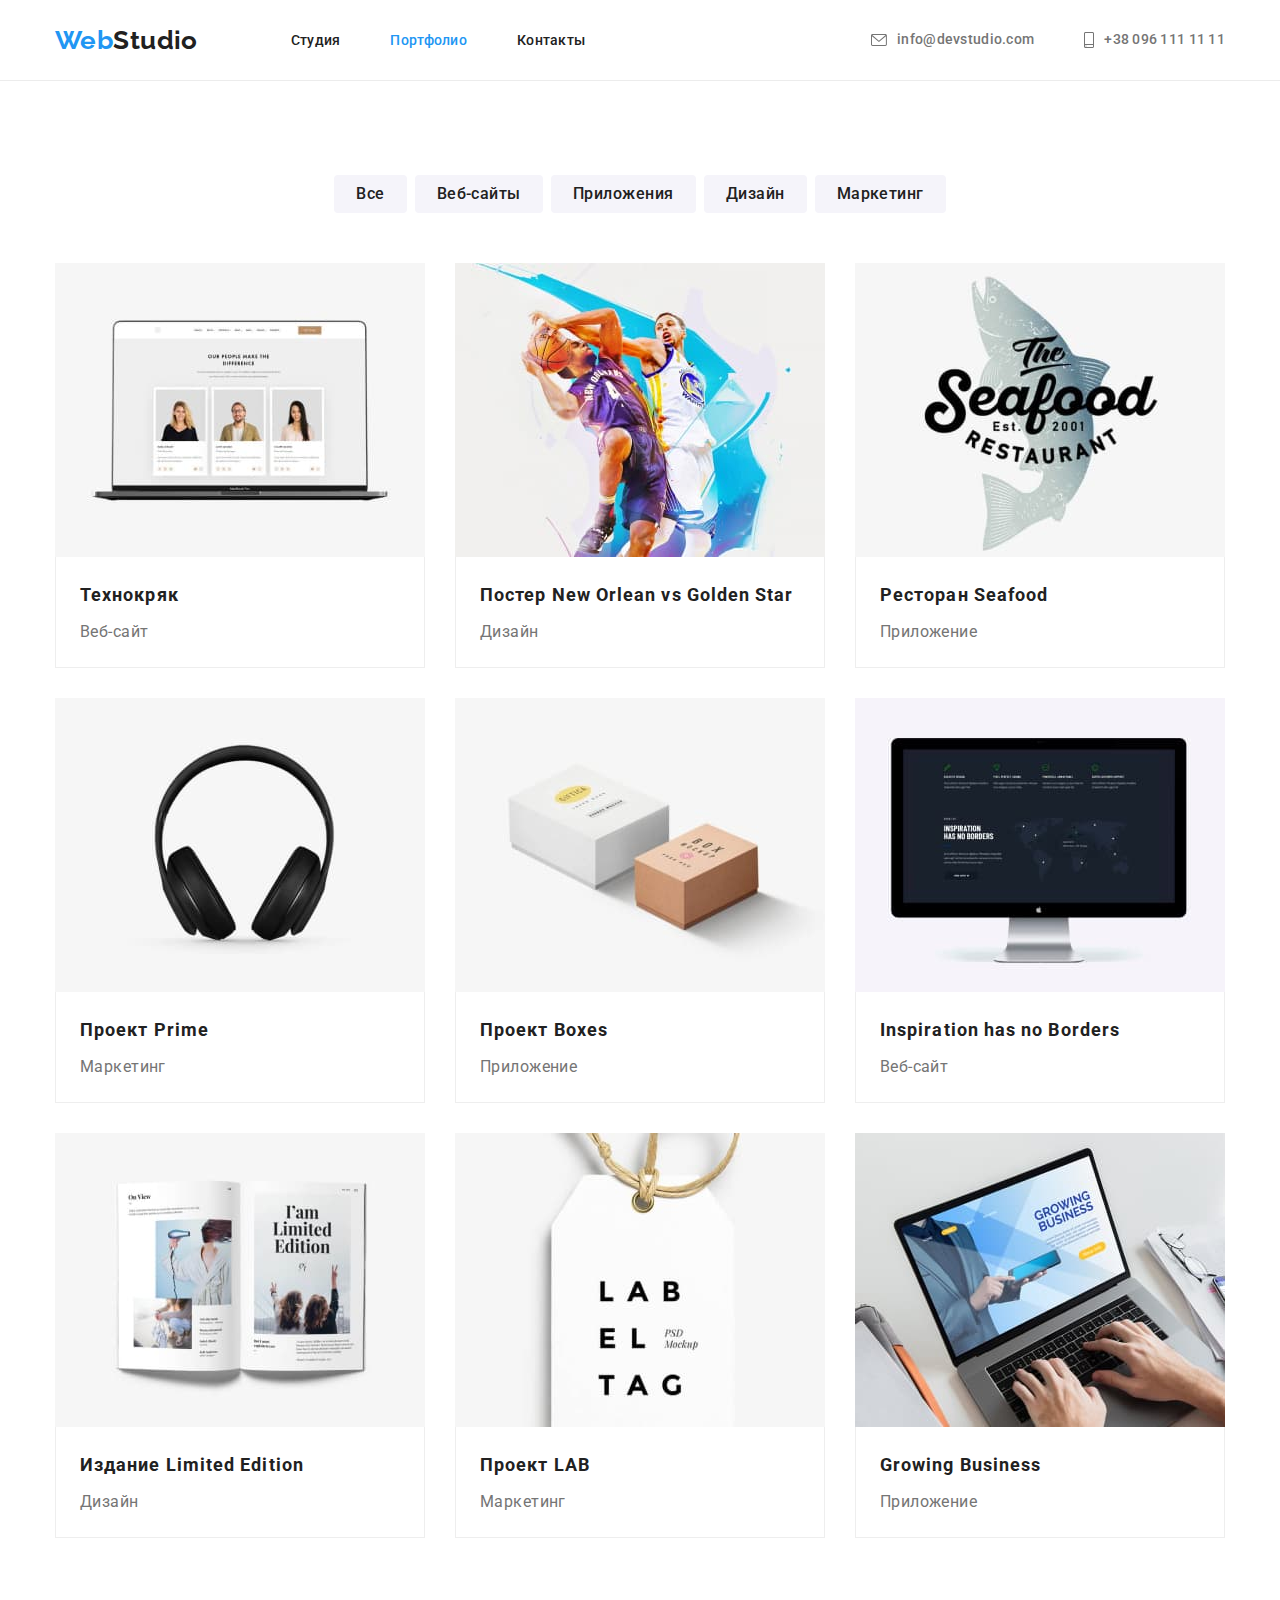
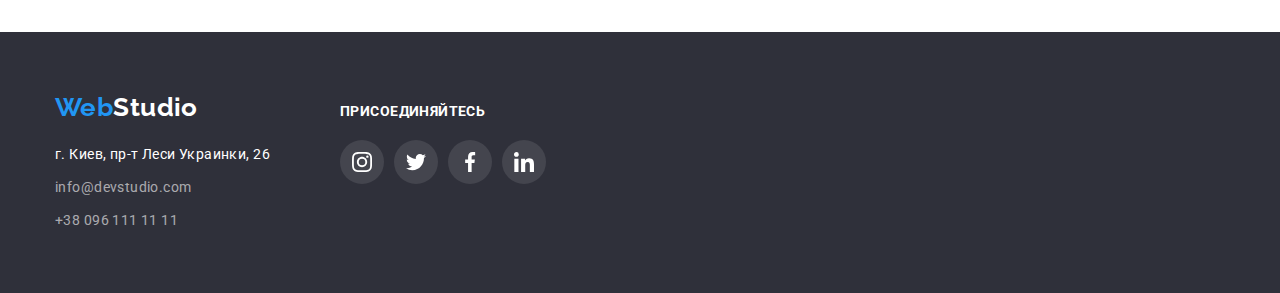
==== portfolio.html @ 786d0544 "Initial commit" ====
<!DOCTYPE html>
<html lang="ru">
  <head>
    <meta charset="UTF-8" />
    <meta http-equiv="X-UA-Compatible" content="IE=edge" />
    <meta name="viewport" content="width=device-width, initial-scale=1.0" />
    <title>Портфолио</title>
    <link rel="preconnect" href="https://fonts.googleapis.com" />
    <link rel="preconnect" href="https://fonts.gstatic.com" crossorigin />
    <link
      href="https://fonts.googleapis.com/css2?family=Raleway:wght@700&family=Roboto:wght@400;500;700;900&display=swap"
      rel="stylesheet"
    />
    <link
      rel="stylesheet"
      href="https://cdnjs.cloudflare.com/ajax/libs/modern-normalize/1.1.0/modern-normalize.min.css"
    />
    <link rel="stylesheet" href="./css/style.css" />
  </head>
  <body>
    <header class="header">
      <div class="container">
        <a class="logo link" href="./index.html"><span class="logo-accent">Web</span>Studio</a>
        <nav class="site-nav">
          <ul class="list">
            <li class="item"><a class="link" href="./index.html">Студия</a></li>
            <li class="item"><a class="link current" href="./portfolio.html">Портфолио</a></li>
            <li class="item"><a class="link" href="#">Контакты</a></li>
          </ul>
        </nav>

        <ul class="list">
          <li class="item-contacts">
            <a class="contacts link" href="mailto:info@devstudio.com">
              <svg class="icon mail">
                <use href="./images/sprite.svg#envelope"></use>
              </svg>
              info@devstudio.com</a
            >
          </li>
          <li class="item-contacts">
            <a class="contacts link" href="tel:+380961111111">
              <svg class="icon phone">
                <use href="./images/sprite.svg#smartphone"></use>
              </svg>
              +38 096 111 11 11</a
            >
          </li>
        </ul>
      </div>
    </header>

    <main class="section">
      <section class="container">
        <h1 class="visually-hidden">Наши работы</h1>

        <!-- Filters button -->
        <ul class="list filter">
          <li class="items"><button type="button" class="button-filter">Все</button></li>
          <li class="items"><button type="button" class="button-filter">Веб-сайты</button></li>
          <li class="items"><button type="button" class="button-filter">Приложения</button></li>
          <li class="items"><button type="button" class="button-filter">Дизайн</button></li>
          <li class="items"><button type="button" class="button-filter">Маркетинг</button></li>
        </ul>

        <!-- Works -->
        <ul class="list works card-set">
          <li class="work card-set-item">
            <a class="link work-link" href="#" target="_blank" rel="noopener noreferrer">
              <img
                src="./images/portfolio/portfolio1.jpg"
                alt="Технокряк"
                width="370"
                height="290"
              />
              <div class="transcription">
                <h2 class="work-name">Технокряк</h2>
                <p class="work-type">Веб-сайт</p>
              </div>
            </a>
          </li>
          <li class="work card-set-item">
            <a class="link work-link" href="#" target="_blank" rel="noopener noreferrer">
              <img
                src="./images/portfolio/portfolio2.jpg"
                alt="Постер New Orlean vs Golden Star"
                width="370"
                height="290"
              />
              <div class="transcription">
                <h2 lang="en" class="work-name">Постер New Orlean vs Golden Star</h2>
                <p class="work-type">Дизайн</p>
              </div>
            </a>
          </li>
          <li class="work card-set-item">
            <a class="link work-link" href="#" target="_blank" rel="noopener noreferrer">
              <img
                src="./images/portfolio/portfolio3.jpg"
                alt="Ресторан Seafood"
                width="370"
                height="290"
              />
              <div class="transcription">
                <h2 lang="en" class="work-name">Ресторан Seafood</h2>
                <p class="work-type">Приложение</p>
              </div>
            </a>
          </li>
          <li class="work card-set-item">
            <a class="link work-link" href="#" target="_blank" rel="noopener noreferrer">
              <img
                src="./images/portfolio/portfolio4.jpg"
                alt="Проект Prime"
                width="370"
                height="290"
              />
              <div class="transcription">
                <h2 class="work-name">Проект Prime</h2>
                <p class="work-type">Маркетинг</p>
              </div>
            </a>
          </li>
          <li class="work card-set-item">
            <a class="link work-link" href="#" target="_blank" rel="noopener noreferrer">
              <img
                src="./images/portfolio/portfolio5.jpg"
                alt="Проект Boxes"
                width="370"
                height="290"
              />
              <div class="transcription">
                <h2 lang="en" class="work-name">Проект Boxes</h2>
                <p class="work-type">Приложение</p>
              </div>
            </a>
          </li>
          <li class="work card-set-item">
            <a class="link work-link" href="#" target="_blank" rel="noopener noreferrer">
              <img
                src="./images/portfolio/portfolio6.jpg"
                alt="Inspiration has no Borders"
                width="370"
                height="290"
              />
              <div class="transcription">
                <h2 lang="en" class="work-name">Inspiration has no Borders</h2>
                <p class="work-type">Веб-сайт</p>
              </div>
            </a>
          </li>
          <li class="work card-set-item">
            <a class="link work-link" href="#" target="_blank" rel="noopener noreferrer">
              <img
                src="./images/portfolio/portfolio7.jpg"
                alt="Издание Limited Edition"
                width="370"
                height="290"
              />
              <div class="transcription">
                <h2 lang="en" class="work-name">Издание Limited Edition</h2>
                <p class="work-type">Дизайн</p>
              </div>
            </a>
          </li>
          <li class="work card-set-item">
            <a class="link work-link" href="#" target="_blank" rel="noopener noreferrer">
              <img
                src="./images/portfolio/portfolio8.jpg"
                alt="Проект LAB"
                width="370"
                height="290"
              />
              <div class="transcription">
                <h2 lang="en" class="work-name">Проект LAB</h2>
                <p class="work-type">Маркетинг</p>
              </div>
            </a>
          </li>
          <li class="work card-set-item">
            <a class="link work-link" href="#" target="_blank" rel="noopener noreferrer">
              <img
                src="./images/portfolio/portfolio9.jpg"
                alt="Growing Business"
                width="370"
                height="290"
              />
              <div class="transcription">
                <h2 lang="en" class="work-name">Growing Business</h2>
                <p class="work-type">Приложение</p>
              </div>
            </a>
          </li>
        </ul>
      </section>
    </main>

    <footer class="footer">
      <div class="container">
        <div>
          <a class="logo link" href="./index.html"><span class="logo-accent">Web</span>Studio</a>
          <address class="addres">
            <ul class="list">
              <li class="item">
                <a
                  class="addres-map link"
                  href="https://goo.gl/maps/GdpmpZJEUeGdeqx7A"
                  target="_blank"
                  rel="noopener noreferrer"
                  >г. Киев, пр-т Леси Украинки, 26</a
                >
              </li>
              <li class="item">
                <a class="addres-contacts link" href="mailto:info@devstudio.com"
                  >info@devstudio.com</a
                >
              </li>
              <li class="item">
                <a class="addres-contacts link" href="tel:+380961111111">+38 096 111 11 11</a>
              </li>
            </ul>
          </address>
        </div>
        <div class="footer-social">
          <p><strong class="strong">присоединяйтесь</strong></p>
          <ul class="list socials">
            <li class="social-item">
              <a
                class="link footer-link"
                href="#"
                target="_blank"
                rel="noopener noreferrer"
                aria-label="instagram"
              >
                <svg class="social-icon">
                  <use href="./images/sprite.svg#instagram"></use>
                </svg>
              </a>
            </li>
            <li class="social-item">
              <a
                class="link footer-link"
                href="#"
                target="_blank"
                rel="noopener noreferrer"
                aria-label="twitter"
              >
                <svg class="social-icon">
                  <use href="./images/sprite.svg#twitter"></use>
                </svg>
              </a>
            </li>
            <li class="social-item">
              <a
                class="link footer-link"
                href="#"
                target="_blank"
                rel="noopener noreferrer"
                aria-label="facebook"
              >
                <svg class="social-icon">
                  <use href="./images/sprite.svg#facebook"></use>
                </svg>
              </a>
            </li>
            <li class="social-item">
              <a
                class="link footer-link"
                href="#"
                target="_blank"
                rel="noopener noreferrer"
                aria-label="linkedin"
              >
                <svg class="social-icon">
                  <use href="./images/sprite.svg#linkedin"></use>
                </svg>
              </a>
            </li>
          </ul>
        </div>
      </div>
    </footer>
  </body>
</html>
---- css/style.css ----
:root {
  --text-color: #757575;
  --title-color: #212121;
  --titel-hero-color: #ffffff;
  --social-color: #afb1b8;
  --button-color: #ffffff;
  --accent-color: #2196f3;
  --adress-color-map: #ffffff;
  --adress-color-contact: rgba(255, 255, 255, 0.6);
  --background-main: #ffffff;
  --background-foto: #ffffff;
  --background-button: #f5f4fa;
  --background-second: #2f303a;
  --background-section-team: #f5f4fa;
  --background-button-hover: #188ce8;
  --bgc-footer-link: rgba(255, 255, 255, 0.1);

  --indent: 30px;
  --items: 1;
}

body {
  background-color: var(--background-main);
  color: var(--text-color);
  font-family: Roboto, sans-serif;
  font-size: 14px;
  letter-spacing: 0.03em;
}

.link {
  text-decoration: none;
  color: inherit;
}

.list {
  list-style: none;
  padding: 0;
  margin-top: 0;
  margin-bottom: 0;
}

.visually-hidden {
  position: absolute;
  width: 1px;
  height: 1px;
  margin: -1px;
  border: 0;
  padding: 0;

  white-space: nowrap;
  clip-path: inset(100%);
  clip: rect(0 0 0 0);
  overflow: hidden;
}

.container {
  width: 1200px;
  margin-left: auto;
  margin-right: auto;
  padding-left: 15px;
  padding-right: 15px;
}

img {
  display: block;
  max-width: 100%;
  height: auto;
}

.card-set {
  display: flex;
  flex-wrap: wrap;
  margin: calc(-1 * var(--indent) / 2);
}

.card-set-item {
  flex-basis: calc((100% - var(--indent) * var(--items)) / var(--items));
  margin: calc(var(--indent) / 2);
}

/* hader */

.header {
  border-bottom: 1px solid #ececec;
}

.header > .container {
  display: flex;
  align-items: center;
}

.logo {
  font-family: 'Raleway', sans-serif;
  font-weight: 700;
  font-size: 26px;
  line-height: 1.19;
  color: var(--title-color);
}

.logo-accent {
  color: var(--accent-color);
}

.header .logo {
  margin-right: 93px;
}

.site-nav .link {
  color: var(--title-color);
  font-weight: 500;
  line-height: 1.14;
  letter-spacing: 0.02em;
}

.site-nav .link:hover,
.site-nav .link:focus {
  color: var(--accent-color);
}

.site-nav .current {
  color: var(--accent-color);
}

.site-nav {
  margin-right: auto;
}

.site-nav > .list {
  display: flex;
}

.site-nav > .list > .item {
  margin-right: 50px;
}

.site-nav > .list > .item:last-child {
  margin-right: 0px;
}

.site-nav .link {
  padding-top: 32px;
  padding-bottom: 32px;
}

.contacts {
  display: flex;
  align-items: center;

  padding-top: 32px;
  padding-bottom: 32px;

  color: var(--text-color);
  line-height: 1.14;
  font-weight: 500;
  letter-spacing: 0.02em;
}

.contacts:hover,
.contacts:focus {
  color: var(--accent-color);
}

.header > .container .list {
  display: flex;
}

.item-contacts:not(:last-child) {
  margin-right: 50px;
}

.header .icon {
  margin-right: 10px;
  fill: currentColor;
}

.mail {
  width: 16px;
  height: 12px;
}

.phone {
  width: 10px;
  height: 16px;
}

/* Hero section */

.hero {
  padding: 200px 0;
  max-width: 1600px;
  height: 600px;
  margin-left: auto;
  margin-right: auto;

  background-color: var(--background-second);
  background-image: linear-gradient(rgba(47, 48, 58, 0.4), rgba(47, 48, 58, 0.4)),
    url(../images/bg-image/team-bg.jpg);
  background-position: center;
  background-repeat: no-repeat;
  background-size: cover;
}

.titel-hero {
  margin: 0 auto;
  margin-bottom: 30px;
  width: 696px;

  color: var(--titel-hero-color);
  font-weight: 900;
  font-size: 44px;
  line-height: 1.36;
  text-align: center;
  letter-spacing: 0.06em;
  text-transform: uppercase;
}

.hero .button {
  display: block;
  padding: 10px 32px;
  margin-left: auto;
  margin-right: auto;

  font-family: inherit;
  font-weight: 700;
  font-size: 16px;
  line-height: 1.88;
  letter-spacing: 0.06em;
  border-radius: 4px;
  border: none;

  background-color: var(--accent-color);
  color: var(--button-color);
  box-shadow: 0px 4px 4px rgba(0, 0, 0, 0.15);

  cursor: pointer;
}

.hero .button:hover,
.hero .button:focus {
  background-color: var(--background-button-hover);
}

/* Our advantages */
.section {
  padding-top: 94px;
  padding-bottom: 94px;
}

.advantages {
  display: flex;
  justify-content: space-between;
  flex-wrap: wrap;
}

.advantages .items {
  margin-right: 30px;
}

.advantages .items:last-child {
  margin-right: 0;
}

.titel-blok {
  margin: 0;
  margin-bottom: 10px;
  max-width: 270px;

  color: var(--title-color);
  font-weight: 700;
  font-size: 14px;
  line-height: 1.14;
  text-transform: uppercase;
}

.text {
  margin: 0;
  max-width: 270px;

  line-height: 1.71;
}

.advantages .tumb-icon {
  display: flex;
  justify-content: center;
  align-items: center;

  width: 270px;
  height: 120px;
  margin-bottom: 30px;

  background-color: var(--background-button);
  border-radius: 4px;
}

/* <!-- What are we doing --> */

.section-we-doing {
  padding-bottom: 86px;
}

.titel-section {
  margin: 0 0 50px 0;

  color: var(--title-color);
  font-weight: 700;
  font-size: 36px;
  line-height: 1.17;
  text-align: center;
}

.we-doing {
  --items: 3;
}

/* Our team */

.section.team {
  background-color: var(--background-section-team);
}

.team-list.card-set {
  --items: 4;
}

.team-card {
  padding: 30px 0;
}

.name {
  margin: 0;
  margin-bottom: 10px;

  color: var(--title-color);
  font-weight: 500;
  font-size: 16px;
  line-height: 1.19;
  text-align: center;
}

.profesion {
  margin: 0 0 16px 0;
  font-size: 16px;
  line-height: 1.19;
  text-align: center;
}

.fon-foto {
  background-color: var(--background-foto);
  box-shadow: 0px 1px 3px rgba(0, 0, 0, 0.12), 0px 1px 1px rgba(0, 0, 0, 0.14),
    0px 2px 1px rgba(0, 0, 0, 0.2);
  border-radius: 0px 0px 4px 4px;
}

.team-card .socials {
  display: flex;
  justify-content: center;
}

.team-link {
  display: flex;
  justify-content: center;
  align-items: center;

  width: 44px;
  height: 44px;
  border-radius: 50%;
  color: var(--social-color);
}

.social-item:not(:last-child) {
  margin-right: 10px;
}

.social-icon {
  width: 20px;
  height: 20px;
  fill: currentColor;
}

.team-link:hover,
.team-link:focus {
  background-color: var(--accent-color);
  color: var(--background-section-team);
  cursor: pointer;
}

/* Regular clients */

.client {
  display: flex;
}

.client-link {
  display: flex;
  justify-content: center;
  align-items: center;

  width: 170px;
  height: 92px;

  color: var(--social-color);
  border: 1px solid var(--social-color);
  border-radius: 4px;
}

.client-item:not(:last-child) {
  margin-right: 30px;
}

.client-icon {
  width: 106px;
  height: 60px;
  fill: currentColor;
}

.client-link:hover,
.client-link:focus {
  color: var(--accent-color);
  border-color: var(--accent-color);
}

/* Footer */

.footer {
  background-color: var(--background-second);
  padding: 60px 0;
}

.footer .container {
  display: flex;
  align-items: baseline;
}

.footer .logo {
  display: inline-block;
  margin-bottom: 20px;

  color: var(--button-color);
}

.footer .item {
  margin-bottom: 9px;
}

.footer .item:last-child {
  margin-bottom: 0;
}

.addres {
  font-style: normal;
}

.addres-map {
  line-height: 1.71;
  color: var(--adress-color-map);
}

.addres-map:hover,
.addres-map:focus {
  color: var(--accent-color);
}

.addres-contacts {
  color: var(--adress-color-contact);
  line-height: 1.71;
}

.addres-contacts:hover,
.addres-contacts:focus {
  color: var(--accent-color);
}

.footer-social {
  margin-left: 70px;
}

.footer-social > p {
  margin: 0 0 20px 0;
}

.strong {
  margin: 0;

  font-weight: 700;
  line-height: 1.14;
  text-transform: uppercase;
  color: var(--button-color);
}

.footer-social .socials {
  display: flex;
}

.footer-link {
  display: flex;
  justify-content: center;
  align-items: center;

  width: 44px;
  height: 44px;
  border-radius: 50%;
  color: var(--button-color);
  background-color: var(--bgc-footer-link);
}

.footer-link:hover,
.footer-link:focus {
  background-color: var(--accent-color);

  cursor: pointer;
}

/* Portfolio */

/* filters button */

.filter {
  display: flex;
  justify-content: center;
  margin-bottom: 50px;
}

.button-filter {
  display: block;
  padding: 6px 22px;

  font-family: inherit;
  color: var(--title-color);
  font-weight: 500;
  font-size: 16px;
  line-height: 1.62;
  text-align: center;
  background-color: var(--background-button);
  border: none;
  border-radius: 4px;
  letter-spacing: 0.03em;
  cursor: pointer;
}

.button-filter:hover,
.button-filter:focus {
  color: var(--button-color);
  background-color: var(--accent-color);
  box-shadow: 0px 4px 4px rgba(0, 0, 0, 0.25);
}

.filter .items {
  margin-right: 8px;
}

.filter .items:last-child {
  margin-right: 0;
}

/* Works */

.works {
  --items: 3;
}

.work {
  background-color: var(--background-foto);
}

.work-link {
  display: block;
}

.work-link:hover,
.work-link:focus {
  box-shadow: 0px 4px 4px rgba(0, 0, 0, 0.25);
}

.transcription {
  padding: 20px 24px;
  border: 1px solid #eeeeee;
  border-top: none;
}

.work-name {
  color: var(--title-color);
  font-weight: 700;
  font-size: 18px;
  line-height: 2;
  letter-spacing: 0.06em;
  margin: 0 0 4px 0;
}

.work-type {
  font-size: 16px;
  line-height: 1.88;
  margin: 0;
}
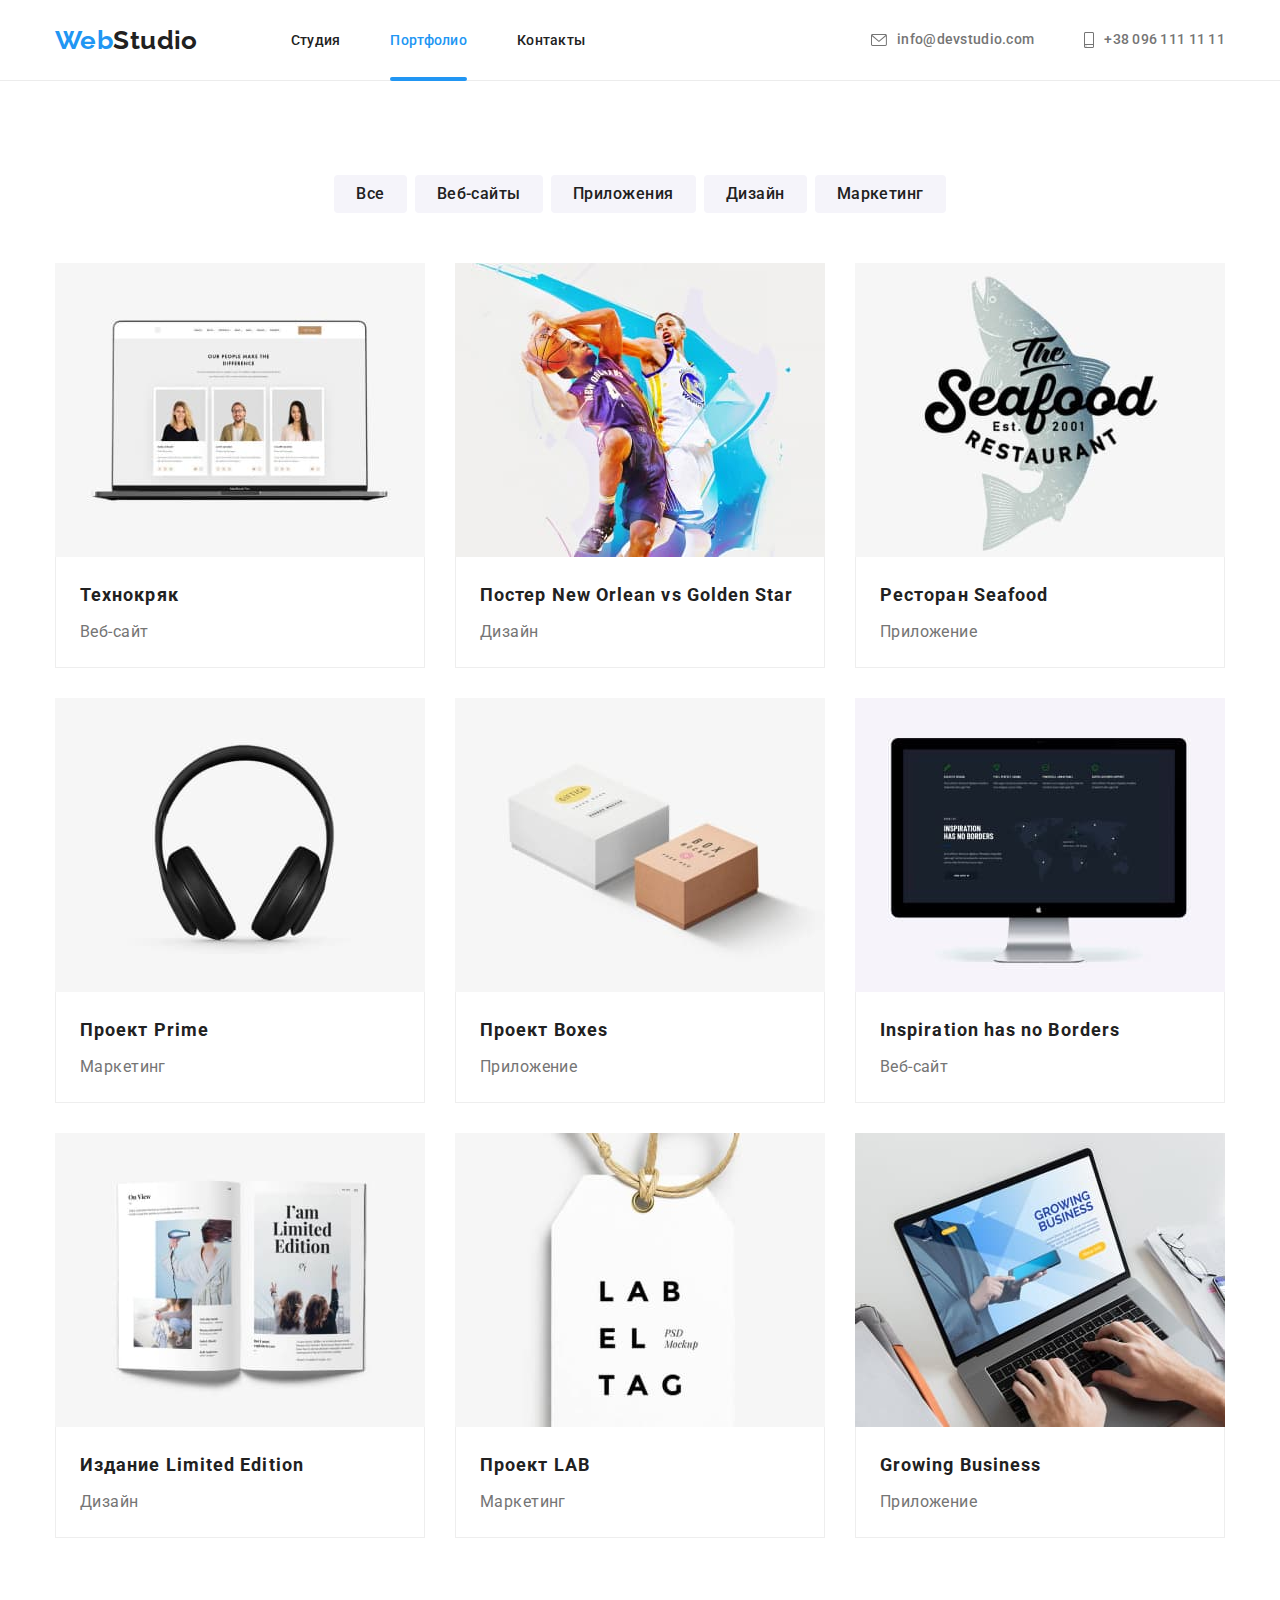
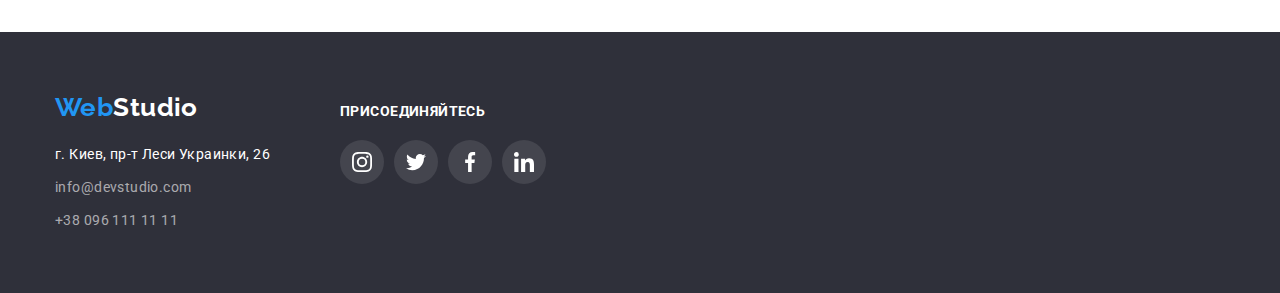
==== commit d8bf8df7: "добавляет css переходы" ====
--- a/portfolio.html
+++ b/portfolio.html
@@ -67,12 +67,19 @@
         <ul class="list works card-set">
           <li class="work card-set-item">
             <a class="link work-link" href="#" target="_blank" rel="noopener noreferrer">
-              <img
-                src="./images/portfolio/portfolio1.jpg"
-                alt="Технокряк"
-                width="370"
-                height="290"
-              />
+              <div class="work-tumb">
+                <img
+                  src="./images/portfolio/portfolio1.jpg"
+                  alt="Технокряк"
+                  width="370"
+                  height="290"
+                />
+                <p class="work-img-desc">
+                  Ресурс предлагает комплексные предложения с разным уровнем функционала и сервисов.
+                  Все это позволит посетителю получить исчерпывающие сведения о компании или частном
+                  лице.
+                </p>
+              </div>
               <div class="transcription">
                 <h2 class="work-name">Технокряк</h2>
                 <p class="work-type">Веб-сайт</p>
@@ -81,12 +88,19 @@
           </li>
           <li class="work card-set-item">
             <a class="link work-link" href="#" target="_blank" rel="noopener noreferrer">
-              <img
-                src="./images/portfolio/portfolio2.jpg"
-                alt="Постер New Orlean vs Golden Star"
-                width="370"
-                height="290"
-              />
+              <div class="work-tumb">
+                <img
+                  src="./images/portfolio/portfolio2.jpg"
+                  alt="Постер New Orlean vs Golden Star"
+                  width="370"
+                  height="290"
+                />
+                <p class="work-img-desc">
+                  Ресурс предлагает комплексные предложения с разным уровнем функционала и сервисов.
+                  Все это позволит посетителю получить исчерпывающие сведения о компании или частном
+                  лице.
+                </p>
+              </div>
               <div class="transcription">
                 <h2 lang="en" class="work-name">Постер New Orlean vs Golden Star</h2>
                 <p class="work-type">Дизайн</p>
@@ -95,12 +109,19 @@
           </li>
           <li class="work card-set-item">
             <a class="link work-link" href="#" target="_blank" rel="noopener noreferrer">
-              <img
-                src="./images/portfolio/portfolio3.jpg"
-                alt="Ресторан Seafood"
-                width="370"
-                height="290"
-              />
+              <div class="work-tumb">
+                <img
+                  src="./images/portfolio/portfolio3.jpg"
+                  alt="Ресторан Seafood"
+                  width="370"
+                  height="290"
+                />
+                <p class="work-img-desc">
+                  Ресурс предлагает комплексные предложения с разным уровнем функционала и сервисов.
+                  Все это позволит посетителю получить исчерпывающие сведения о компании или частном
+                  лице.
+                </p>
+              </div>
               <div class="transcription">
                 <h2 lang="en" class="work-name">Ресторан Seafood</h2>
                 <p class="work-type">Приложение</p>
@@ -109,12 +130,19 @@
           </li>
           <li class="work card-set-item">
             <a class="link work-link" href="#" target="_blank" rel="noopener noreferrer">
-              <img
-                src="./images/portfolio/portfolio4.jpg"
-                alt="Проект Prime"
-                width="370"
-                height="290"
-              />
+              <div class="work-tumb">
+                <img
+                  src="./images/portfolio/portfolio4.jpg"
+                  alt="Проект Prime"
+                  width="370"
+                  height="290"
+                />
+                <p class="work-img-desc">
+                  Ресурс предлагает комплексные предложения с разным уровнем функционала и сервисов.
+                  Все это позволит посетителю получить исчерпывающие сведения о компании или частном
+                  лице.
+                </p>
+              </div>
               <div class="transcription">
                 <h2 class="work-name">Проект Prime</h2>
                 <p class="work-type">Маркетинг</p>
@@ -123,12 +151,19 @@
           </li>
           <li class="work card-set-item">
             <a class="link work-link" href="#" target="_blank" rel="noopener noreferrer">
-              <img
-                src="./images/portfolio/portfolio5.jpg"
-                alt="Проект Boxes"
-                width="370"
-                height="290"
-              />
+              <div class="work-tumb">
+                <img
+                  src="./images/portfolio/portfolio5.jpg"
+                  alt="Проект Boxes"
+                  width="370"
+                  height="290"
+                />
+                <p class="work-img-desc">
+                  Ресурс предлагает комплексные предложения с разным уровнем функционала и сервисов.
+                  Все это позволит посетителю получить исчерпывающие сведения о компании или частном
+                  лице.
+                </p>
+              </div>
               <div class="transcription">
                 <h2 lang="en" class="work-name">Проект Boxes</h2>
                 <p class="work-type">Приложение</p>
@@ -137,12 +172,19 @@
           </li>
           <li class="work card-set-item">
             <a class="link work-link" href="#" target="_blank" rel="noopener noreferrer">
-              <img
-                src="./images/portfolio/portfolio6.jpg"
-                alt="Inspiration has no Borders"
-                width="370"
-                height="290"
-              />
+              <div class="work-tumb">
+                <img
+                  src="./images/portfolio/portfolio6.jpg"
+                  alt="Inspiration has no Borders"
+                  width="370"
+                  height="290"
+                />
+                <p class="work-img-desc">
+                  Ресурс предлагает комплексные предложения с разным уровнем функционала и сервисов.
+                  Все это позволит посетителю получить исчерпывающие сведения о компании или частном
+                  лице.
+                </p>
+              </div>
               <div class="transcription">
                 <h2 lang="en" class="work-name">Inspiration has no Borders</h2>
                 <p class="work-type">Веб-сайт</p>
@@ -151,12 +193,19 @@
           </li>
           <li class="work card-set-item">
             <a class="link work-link" href="#" target="_blank" rel="noopener noreferrer">
-              <img
-                src="./images/portfolio/portfolio7.jpg"
-                alt="Издание Limited Edition"
-                width="370"
-                height="290"
-              />
+              <div class="work-tumb">
+                <img
+                  src="./images/portfolio/portfolio7.jpg"
+                  alt="Издание Limited Edition"
+                  width="370"
+                  height="290"
+                />
+                <p class="work-img-desc">
+                  Ресурс предлагает комплексные предложения с разным уровнем функционала и сервисов.
+                  Все это позволит посетителю получить исчерпывающие сведения о компании или частном
+                  лице.
+                </p>
+              </div>
               <div class="transcription">
                 <h2 lang="en" class="work-name">Издание Limited Edition</h2>
                 <p class="work-type">Дизайн</p>
@@ -165,12 +214,19 @@
           </li>
           <li class="work card-set-item">
             <a class="link work-link" href="#" target="_blank" rel="noopener noreferrer">
-              <img
-                src="./images/portfolio/portfolio8.jpg"
-                alt="Проект LAB"
-                width="370"
-                height="290"
-              />
+              <div class="work-tumb">
+                <img
+                  src="./images/portfolio/portfolio8.jpg"
+                  alt="Проект LAB"
+                  width="370"
+                  height="290"
+                />
+                <p class="work-img-desc">
+                  Ресурс предлагает комплексные предложения с разным уровнем функционала и сервисов.
+                  Все это позволит посетителю получить исчерпывающие сведения о компании или частном
+                  лице.
+                </p>
+              </div>
               <div class="transcription">
                 <h2 lang="en" class="work-name">Проект LAB</h2>
                 <p class="work-type">Маркетинг</p>
@@ -179,12 +235,19 @@
           </li>
           <li class="work card-set-item">
             <a class="link work-link" href="#" target="_blank" rel="noopener noreferrer">
-              <img
-                src="./images/portfolio/portfolio9.jpg"
-                alt="Growing Business"
-                width="370"
-                height="290"
-              />
+              <div class="work-tumb">
+                <img
+                  src="./images/portfolio/portfolio9.jpg"
+                  alt="Growing Business"
+                  width="370"
+                  height="290"
+                />
+                <p class="work-img-desc">
+                  Ресурс предлагает комплексные предложения с разным уровнем функционала и сервисов.
+                  Все это позволит посетителю получить исчерпывающие сведения о компании или частном
+                  лице.
+                </p>
+              </div>
               <div class="transcription">
                 <h2 lang="en" class="work-name">Growing Business</h2>
                 <p class="work-type">Приложение</p>
--- a/css/style.css
+++ b/css/style.css
@@ -14,6 +14,10 @@
   --background-section-team: #f5f4fa;
   --background-button-hover: #188ce8;
   --bgc-footer-link: rgba(255, 255, 255, 0.1);
+  --bgc-desc-pic-going: rgba(47, 48, 58, 0.8);
+
+  --time: 250ms;
+  --cubic: cubic-bezier(0.4, 0, 0.2, 1);
 
   --indent: 30px;
   --items: 1;
@@ -110,6 +114,8 @@
   font-weight: 500;
   line-height: 1.14;
   letter-spacing: 0.02em;
+
+  transition: color var(--time) var(--cubic);
 }
 
 .site-nav .link:hover,
@@ -118,7 +124,24 @@
 }
 
 .site-nav .current {
+  position: relative;
+
   color: var(--accent-color);
+}
+
+.current::after {
+  position: absolute;
+  left: 0;
+  bottom: -1px;
+
+  content: '';
+  display: inline-block;
+
+  width: 100%;
+  height: 4px;
+
+  background-color: var(--accent-color);
+  border-radius: 2px;
 }
 
 .site-nav {
@@ -153,6 +176,8 @@
   line-height: 1.14;
   font-weight: 500;
   letter-spacing: 0.02em;
+
+  transition: color var(--time) var(--cubic);
 }
 
 .contacts:hover,
@@ -186,6 +211,8 @@
 /* Hero section */
 
 .hero {
+  position: relative;
+
   padding: 200px 0;
   max-width: 1600px;
   height: 600px;
@@ -232,12 +259,81 @@
   color: var(--button-color);
   box-shadow: 0px 4px 4px rgba(0, 0, 0, 0.15);
 
+  transition: background-color var(--time) var(--cubic);
   cursor: pointer;
 }
 
 .hero .button:hover,
 .hero .button:focus {
   background-color: var(--background-button-hover);
+}
+
+.backdrop {
+  position: fixed;
+  top: 0;
+  left: 0;
+
+  width: 100%;
+  height: 100%;
+
+  background-color: rgba(0, 0, 0, 0.2);
+
+  z-index: 2;
+  opacity: 1;
+  visibility: visible;
+  pointer-events: initial;
+
+  transition: opacity var(--time) var(--cubic);
+}
+
+.backdrop.is-hidden {
+  opacity: 0;
+  visibility: hidden;
+  pointer-events: none;
+}
+
+.modal {
+  position: absolute;
+  top: 50%;
+  right: 50%;
+
+  transform: translate(50%, -50%);
+
+  min-width: 528px;
+  min-height: 581px;
+
+  background-color: var(--background-foto);
+  box-shadow: 0px 1px 3px rgba(0, 0, 0, 0.12), 0px 1px 1px rgba(0, 0, 0, 0.14),
+    0px 2px 1px rgba(0, 0, 0, 0.2);
+  border-radius: 4px;
+}
+
+.modal-close-btn {
+  position: absolute;
+  right: 8px;
+  top: 8px;
+
+  display: flex;
+  justify-content: center;
+  align-items: center;
+
+  width: 30px;
+  height: 30px;
+  padding: 0;
+
+  color: #000000;
+
+  border-radius: 50%;
+  background-color: var(--background-foto);
+  border: 1px solid rgba(0, 0, 0, 0.1);
+  cursor: pointer;
+}
+
+.close-icon {
+  width: 11px;
+  height: 11px;
+
+  fill: currentColor;
 }
 
 /* Our advantages */
@@ -312,6 +408,29 @@
   --items: 3;
 }
 
+.tumb-doing {
+  position: relative;
+  z-index: 1;
+}
+
+.desc-pic-doing {
+  position: absolute;
+  left: 0;
+  bottom: 0;
+
+  width: 100%;
+  padding: 27px 0;
+  margin: 0;
+  text-align: center;
+
+  font-weight: 700;
+  line-height: calc(16 / 14);
+  text-transform: uppercase;
+
+  color: var(--button-color);
+  background-color: var(--bgc-desc-pic-going);
+}
+
 /* Our team */
 
 .section.team {
@@ -365,6 +484,8 @@
   height: 44px;
   border-radius: 50%;
   color: var(--social-color);
+
+  transition: background-color var(--time) var(--cubic), color var(--time) var(--cubic);
 }
 
 .social-item:not(:last-child) {
@@ -401,6 +522,8 @@
   color: var(--social-color);
   border: 1px solid var(--social-color);
   border-radius: 4px;
+
+  transition: color var(--time) var(--cubic), border-color var(--time) var(--cubic);
 }
 
 .client-item:not(:last-child) {
@@ -453,6 +576,8 @@
 .addres-map {
   line-height: 1.71;
   color: var(--adress-color-map);
+
+  transition: color var(--time) var(--cubic);
 }
 
 .addres-map:hover,
@@ -463,6 +588,8 @@
 .addres-contacts {
   color: var(--adress-color-contact);
   line-height: 1.71;
+
+  transition: color var(--time) var(--cubic);
 }
 
 .addres-contacts:hover,
@@ -501,6 +628,8 @@
   border-radius: 50%;
   color: var(--button-color);
   background-color: var(--bgc-footer-link);
+
+  transition: background-color var(--time) var(--cubic);
 }
 
 .footer-link:hover,
@@ -534,6 +663,9 @@
   border: none;
   border-radius: 4px;
   letter-spacing: 0.03em;
+
+  transition: background-color var(--time) var(--cubic), color var(--time) var(--cubic),
+    box-shadow var(--time) var(--cubic);
   cursor: pointer;
 }
 
@@ -564,11 +696,41 @@
 
 .work-link {
   display: block;
+  transition: box-shadow var(--time) var(--cubic);
 }
 
 .work-link:hover,
 .work-link:focus {
   box-shadow: 0px 4px 4px rgba(0, 0, 0, 0.25);
+}
+
+.work-tumb {
+  position: relative;
+  overflow: hidden;
+}
+
+.work-img-desc {
+  position: absolute;
+  bottom: -100%;
+  left: 0;
+
+  display: inline-block;
+  width: 100%;
+  height: 100%;
+  padding: 63px 24px;
+  margin: 0;
+
+  font-size: 18px;
+  line-height: 1.56;
+  color: var(--button-color);
+  background-color: rgba(33, 150, 243, 0.9);
+
+  transition: transform var(--time) var(--cubic);
+}
+
+.work-link:hover .work-img-desc,
+.work-link:focus .work-img-desc {
+  transform: translateY(-100%);
 }
 
 .transcription {
